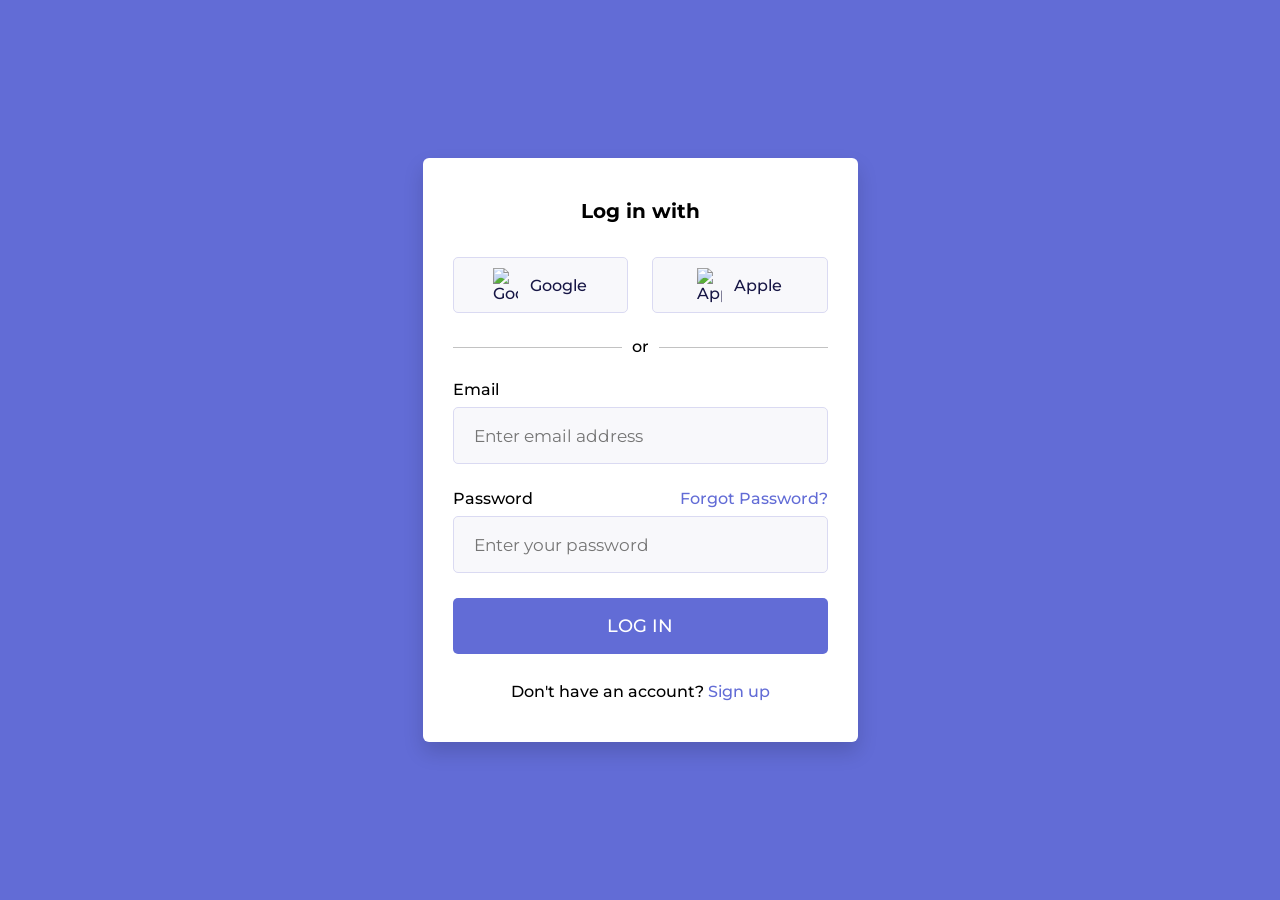
==== login/index.html @ 54ba4d6f "Add files via upload" ====
<!DOCTYPE html>
<!-- Source Codes By CodingNepal - www.codingnepalweb.com -->
<html lang="en">
<head>
  <meta charset="UTF-8" />
  <meta name="viewport" content="width=device-width, initial-scale=1.0" />
  <title>Login Form in HTML and CSS | CodingNepal</title>
  <link rel="stylesheet" href="style.css" />
</head>
<body>
  <div class="login_form">
    <!-- Login form container -->
    <form action="#">
      <h3>Log in with</h3>
      <div class="login_option">
        <!-- Google button -->
        <div class="option">
          <a href="#">
            <img src="https://www.google.com/favicon.ico" alt="Google" />
            <span>Google</span>
          </a>
        </div>
        <!-- Apple button -->
        <div class="option">
          <a href="#">
            <img src="https://www.apple.com/favicon.ico" alt="Apple" />
            <span>Apple</span>
          </a>
        </div>
      </div>
      <!-- Login option separator -->
      <p class="separator">
        <span>or</span>
      </p>
      <!-- Email input box -->
      <div class="input_box">
        <label for="email">Email</label>
        <input type="email" id="email" placeholder="Enter email address" required />
      </div>
      <!-- Paswwrod input box -->
      <div class="input_box">
        <div class="password_title">
          <label for="password">Password</label>
          <a href="#">Forgot Password?</a>
        </div>
        <input type="password" id="password" placeholder="Enter your password" required />
      </div>
       <!-- Login button -->
      <button type="submit">Log In</button>
      <p class="sign_up">Don't have an account? <a href="#">Sign up</a></p>
    </form>
  </div>
</body>
</html>
---- login/style.css ----
/* Google Fonts Link */
@import url('https://fonts.googleapis.com/css2?family=Montserrat:ital,wght@0,100..900;1,100..900&display=swap');
/* Resetting default styling and setting font-family */
* {
    margin: 0;
    padding: 0;
    box-sizing: border-box;
    font-family: "Montserrat", sans-serif;
}
body {
    width: 100%;
    min-height: 100vh;
    padding: 0 10px;
    display: flex;
    background: #626cd6;
    justify-content: center;
    align-items: center;
}
/* Login form styling */
.login_form {
    width: 100%;
    max-width: 435px;
    background: #fff;
    border-radius: 6px;
    padding: 41px 30px;
    box-shadow: 0 10px 20px rgba(0, 0, 0, 0.15);
}
.login_form h3 {
    font-size: 20px;
    text-align: center;
}
/* Google & Apple button styling */
.login_form .login_option {
    display: flex;
    width: 100%;
    justify-content: space-between;
    align-items: center;
}
.login_form .login_option .option {
    width: calc(100% / 2 - 12px);
}
.login_form .login_option .option a {
    height: 56px;
    display: flex;
    justify-content: center;
    align-items: center;
    gap: 12px;
    background: #F8F8FB;
    border: 1px solid #DADAF2;
    border-radius: 5px;
    margin: 34px 0 24px 0;
    text-decoration: none;
    color: #171645;
    font-weight: 500;
    transition: 0.2s ease;
}
.login_form .login_option .option a:hover {
    background: #ededf5;
    border-color: #626cd6;
}
.login_form .login_option .option a img {
    max-width: 25px;
}
.login_form p {
    text-align: center;
    font-weight: 500;
}
.login_form .separator {
    position: relative;
    margin-bottom: 24px;
}
/* Login option separator styling */
.login_form .separator span {
    background: #fff;
    z-index: 1;
    padding: 0 10px;
    position: relative;
}
.login_form .separator::after {
    content: '';
    position: absolute;
    width: 100%;
    top: 50%;
    left: 0;
    height: 1px;
    background: #C2C2C2;
    display: block;
}
form .input_box label {
    display: block;
    font-weight: 500;
    margin-bottom: 8px;
}
/* Input field styling */
form .input_box input {
    width: 100%;
    height: 57px;
    border: 1px solid #DADAF2;
    border-radius: 5px;
    outline: none;
    background: #F8F8FB;
    font-size: 17px;
    padding: 0px 20px;
    margin-bottom: 25px;
    transition: 0.2s ease;
}
form .input_box input:focus {
    border-color: #626cd6;
}
form .input_box .password_title {
    display: flex;
    justify-content: space-between;
    text-align: center;
}
form .input_box {
    position: relative;
}
a {
    text-decoration: none;
    color: #626cd6;
    font-weight: 500;
}
a:hover {
    text-decoration: underline;
}
/* Login button styling */
form button {
    width: 100%;
    height: 56px;
    border-radius: 5px;
    border: none;
    outline: none;
    background: #626CD6;
    color: #fff;
    font-size: 18px;
    font-weight: 500;
    text-transform: uppercase;
    cursor: pointer;
    margin-bottom: 28px;
    transition: 0.3s ease;
}
form button:hover {
    background: #4954d0;
}
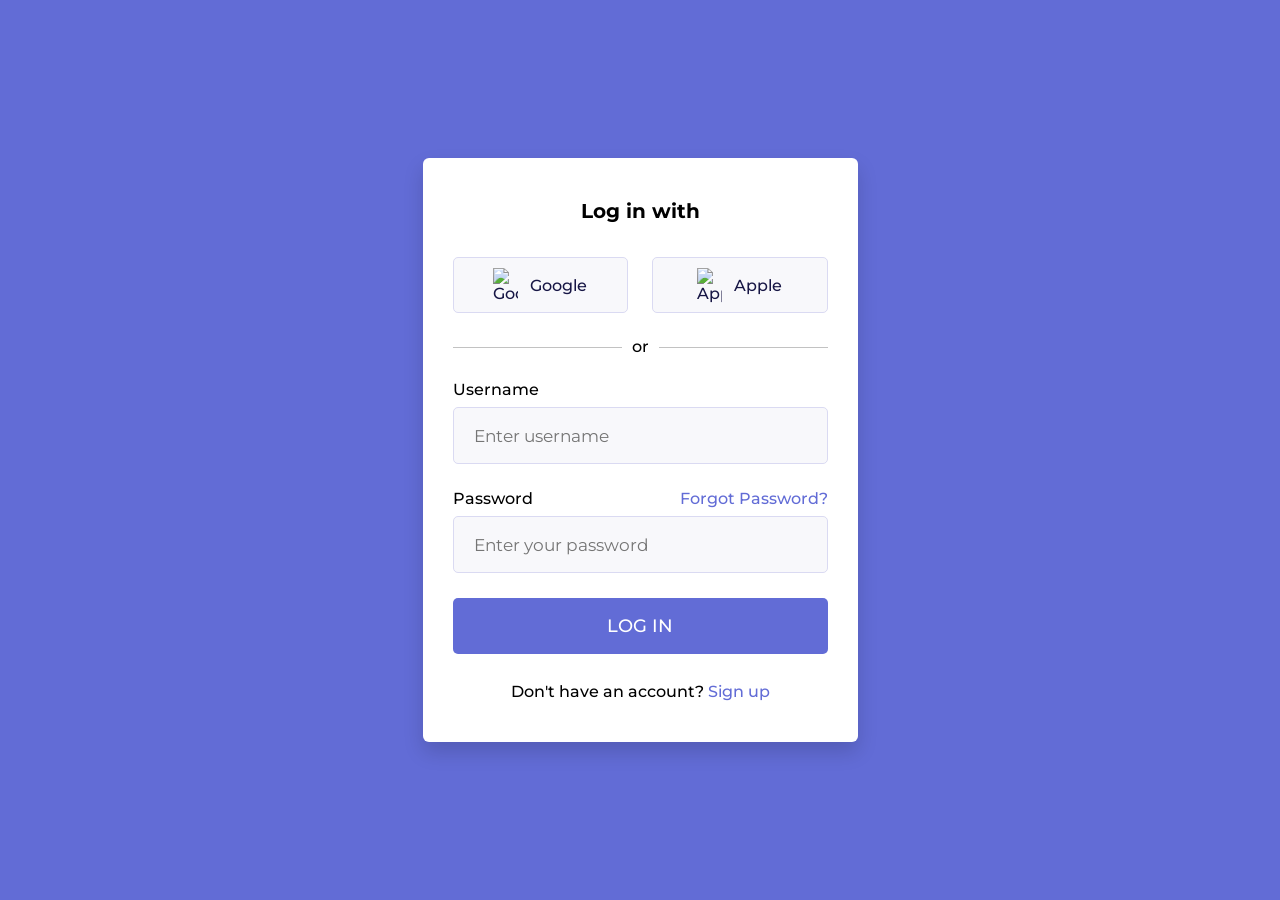
==== commit dc4499ba: "Update index.html" ====
--- a/login/index.html
+++ b/login/index.html
@@ -10,7 +10,7 @@
 <body>
   <div class="login_form">
     <!-- Login form container -->
-    <form action="#">
+    <form id="loginForm">
       <h3>Log in with</h3>
       <div class="login_option">
         <!-- Google button -->
@@ -34,8 +34,8 @@
       </p>
       <!-- Email input box -->
       <div class="input_box">
-        <label for="email">Email</label>
-        <input type="email" id="email" placeholder="Enter email address" required />
+        <label for="username">Username</label>
+        <input type="text" id="username" placeholder="Enter username" required />
       </div>
       <!-- Paswwrod input box -->
       <div class="input_box">
@@ -46,9 +46,10 @@
         <input type="password" id="password" placeholder="Enter your password" required />
       </div>
        <!-- Login button -->
-      <button type="submit">Log In</button>
+      <button type="button">Log In</button>
       <p class="sign_up">Don't have an account? <a href="#">Sign up</a></p>
     </form>
   </div>
+  <script src="js/login.js"></script>
 </body>
-</html>+</html>
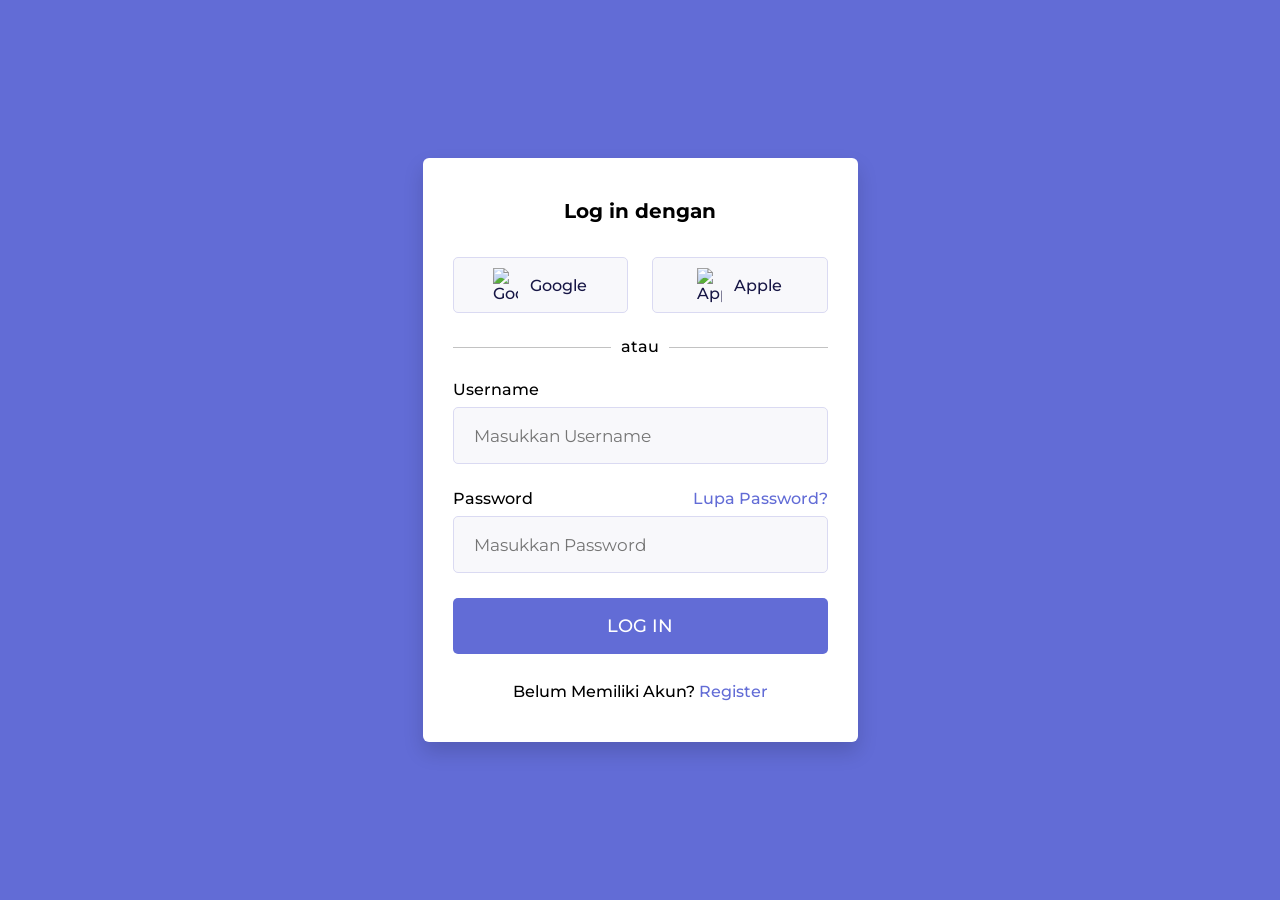
==== commit 066fa254: "Update index.html" ====
--- a/login/index.html
+++ b/login/index.html
@@ -11,7 +11,7 @@
   <div class="login_form">
     <!-- Login form container -->
     <form id="loginForm">
-      <h3>Log in with</h3>
+      <h3>Log in dengan</h3>
       <div class="login_option">
         <!-- Google button -->
         <div class="option">
@@ -30,24 +30,24 @@
       </div>
       <!-- Login option separator -->
       <p class="separator">
-        <span>or</span>
+        <span>atau</span>
       </p>
       <!-- Email input box -->
       <div class="input_box">
         <label for="username">Username</label>
-        <input type="text" id="username" placeholder="Enter username" required />
+        <input type="text" id="username" placeholder="Masukkan Username" required />
       </div>
       <!-- Paswwrod input box -->
       <div class="input_box">
         <div class="password_title">
           <label for="password">Password</label>
-          <a href="#">Forgot Password?</a>
+          <a href="#">Lupa Password?</a>
         </div>
-        <input type="password" id="password" placeholder="Enter your password" required />
+        <input type="password" id="password" placeholder="Masukkan Password" required />
       </div>
        <!-- Login button -->
       <button type="button">Log In</button>
-      <p class="sign_up">Don't have an account? <a href="#">Sign up</a></p>
+      <p class="sign_up">Belum Memiliki Akun? <a href="register.html">Register</a></p>
     </form>
   </div>
   <script src="js/login.js"></script>
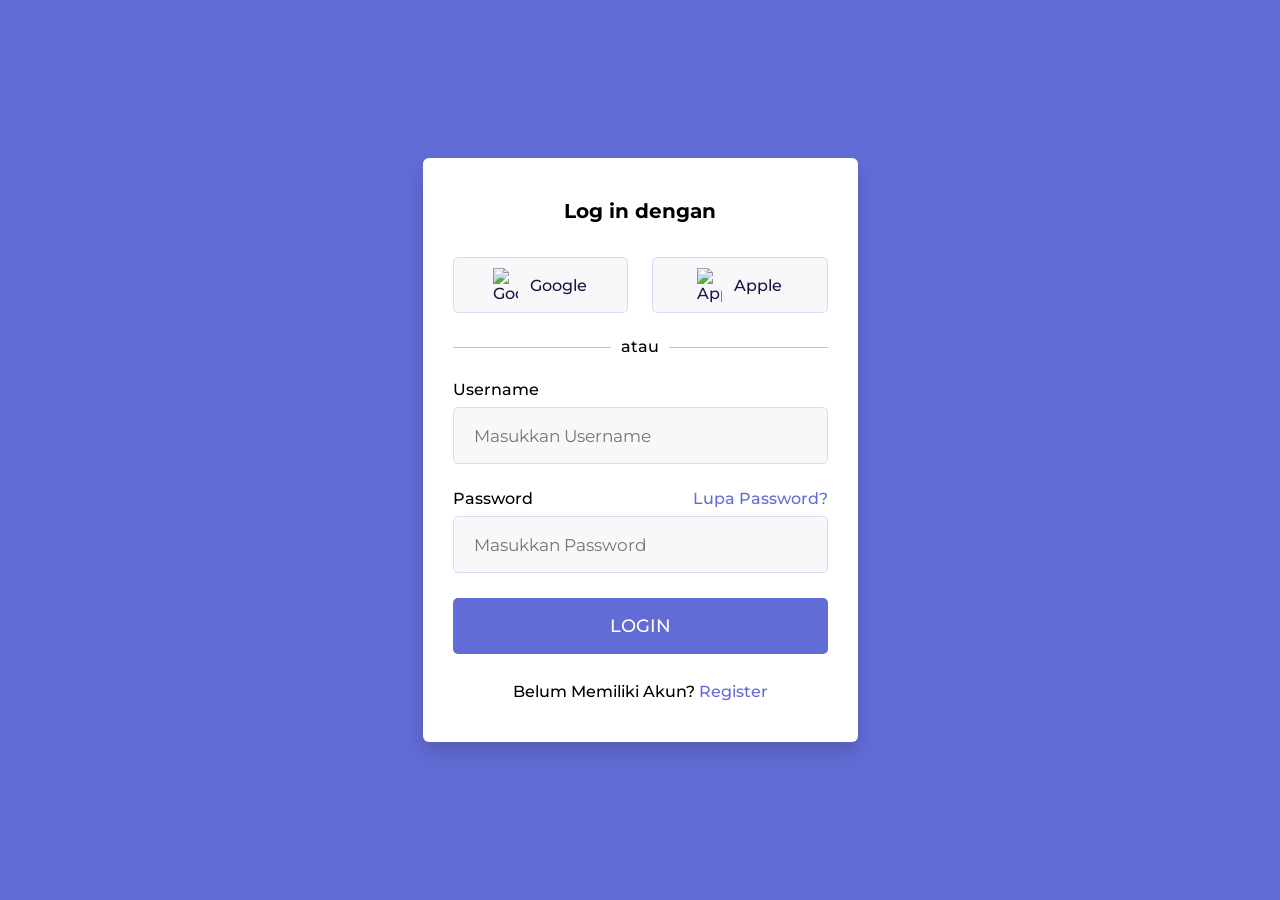
==== commit d454f890: "Update index.html" ====
--- a/login/index.html
+++ b/login/index.html
@@ -4,7 +4,7 @@
 <head>
   <meta charset="UTF-8" />
   <meta name="viewport" content="width=device-width, initial-scale=1.0" />
-  <title>Login Form in HTML and CSS | CodingNepal</title>
+  <title>Login</title>
   <link rel="stylesheet" href="style.css" />
 </head>
 <body>
@@ -46,7 +46,9 @@
         <input type="password" id="password" placeholder="Masukkan Password" required />
       </div>
        <!-- Login button -->
-      <button type="button">Log In</button>
+      <a href="../index.html">
+        <button type="button">Login</button>
+      </a>
       <p class="sign_up">Belum Memiliki Akun? <a href="register.html">Register</a></p>
     </form>
   </div>
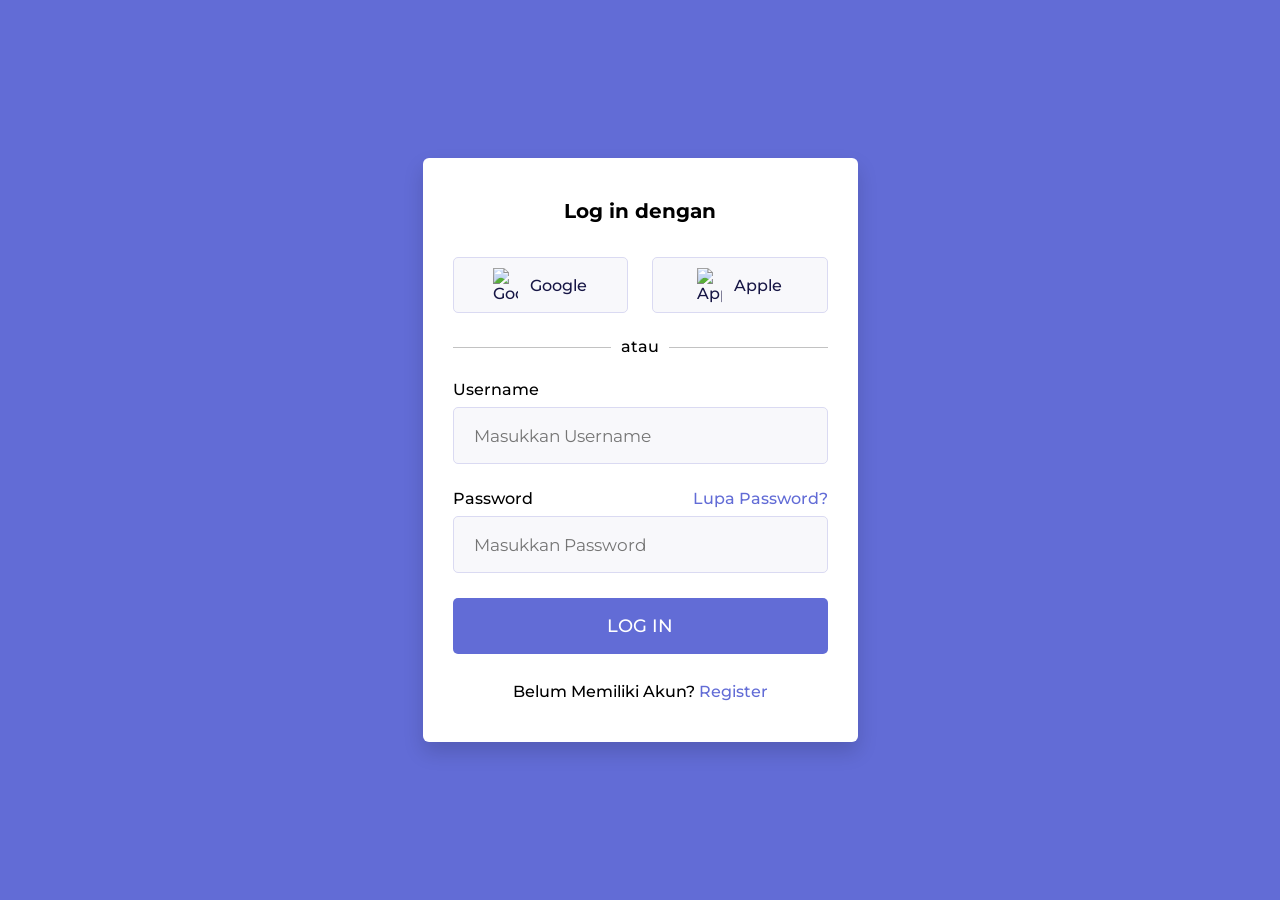
==== commit 4855ccf0: "Update index.html" ====
--- a/login/index.html
+++ b/login/index.html
@@ -46,9 +46,8 @@
         <input type="password" id="password" placeholder="Masukkan Password" required />
       </div>
        <!-- Login button -->
-      <a href="../index.html">
-        <button type="button">Login</button>
-      </a>
+      <div id="alertBox" style="display:none; color:red; margin-bottom:10px;"></div>
+      <button type="submit">Log In</button>
       <p class="sign_up">Belum Memiliki Akun? <a href="register.html">Register</a></p>
     </form>
   </div>
